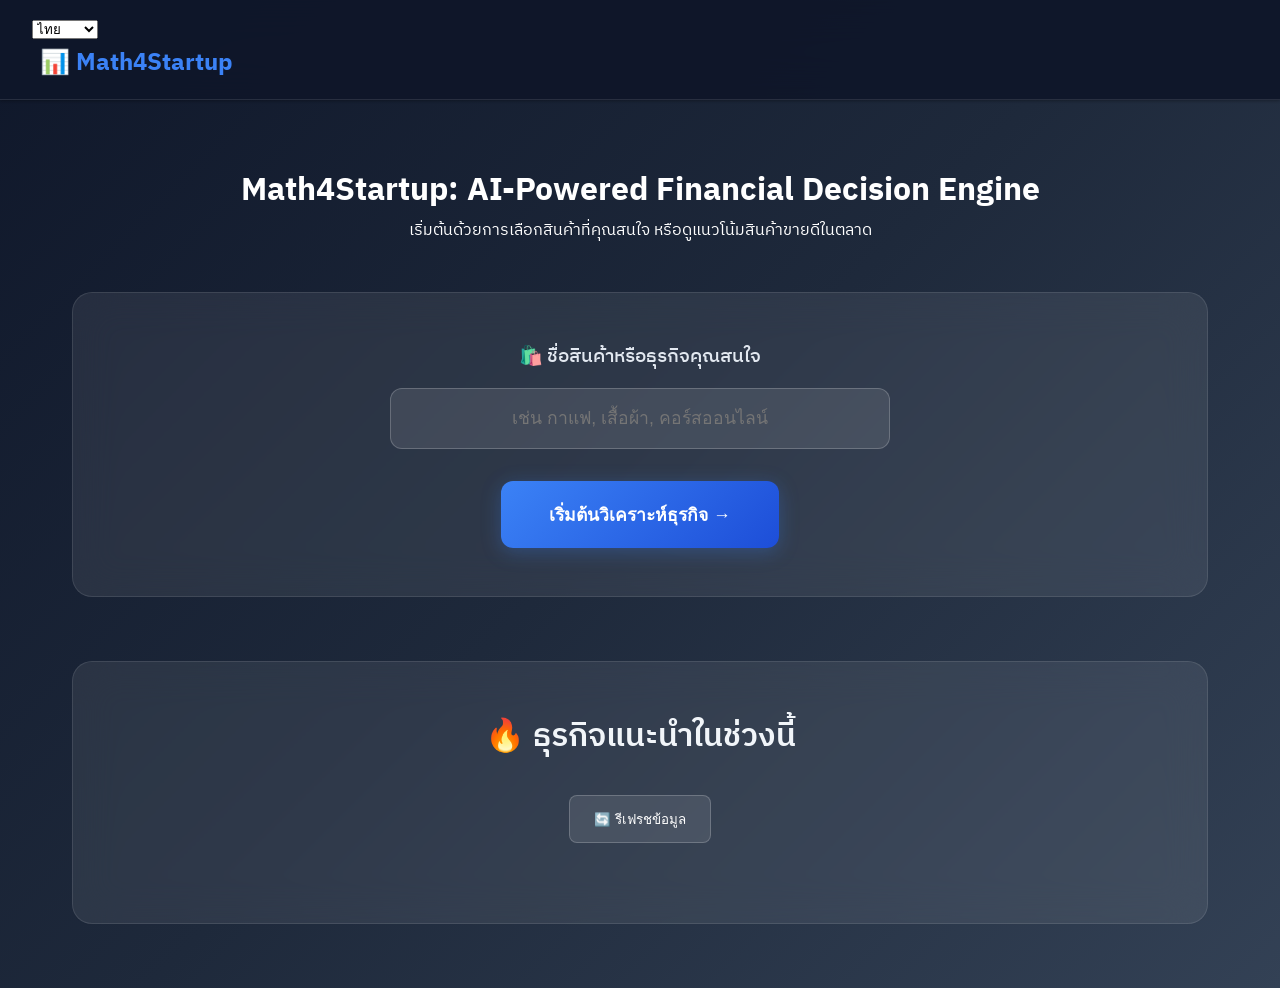
==== index.html @ e5b2c2a7 "Update index.html" ====
<!DOCTYPE html>
<html lang="th">

<head>
<meta charset="UTF-8">
<title>Math4Startup: AI-Powered Financial Decision Engine</title>
<link rel="preconnect" href="https://fonts.googleapis.com">
<link rel="preconnect" href="https://fonts.gstatic.com" crossorigin>
<link href="https://fonts.googleapis.com/css2?family=IBM+Plex+Sans+Thai:wght@300;400;500;600;700&display=swap"
rel="stylesheet">
<style>
* {
margin: 0;
padding: 0;
box-sizing: border-box;
}

body {
font-family: 'IBM Plex Sans Thai', -apple-system, BlinkMacSystemFont, 'Segoe UI', Roboto, sans-serif;
background: linear-gradient(135deg, #0f172a 0%, #1e293b 50%, #334155 100%);
min-height: 100vh;
color: white;
overflow-x: hidden;
}

.navbar {
background: rgba(15, 23, 42, 0.95);
backdrop-filter: blur(20px);
padding: 1rem 2rem;
box-shadow: 0 1px 3px rgba(0, 0, 0, 0.3);
border-bottom: 1px solid rgba(255, 255, 255, 0.1);
}

.nav-content {
max-width: 1200px;
margin: 0 auto;
display: flex;
justify-content: space-between;
align-items: center;
}

.logo {
font-size: 1.5rem;
font-weight: 700;
color: #3b82f6;
}

.main-container {
max-width: 1200px;
margin: 0 auto;
padding: 4rem 2rem;
}

.hero-section {
text-align: center;
margin-bottom: 3rem;
}

.hero-title {
font-size: 4rem;
font-weight: 700;
margin-bottom: 1.5rem;
background: linear-gradient(135deg, #3b82f6, #8b5cf6);
-webkit-background-clip: text;
-webkit-text-fill-color: transparent;
background-clip: text;
}

.hero-subtitle {
font-size: 1.3rem;
color: #cbd5e1;
margin-bottom: 3rem;
max-width: 600px;
margin-left: auto;
margin-right: auto;
line-height: 1.6;
}

.product-input-section {
background: rgba(255, 255, 255, 0.08);
backdrop-filter: blur(20px);
border: 1px solid rgba(255, 255, 255, 0.1);
border-radius: 20px;
padding: 3rem;
margin-bottom: 4rem;
text-align: center;
}

.input-group {
max-width: 500px;
margin: 0 auto 2rem;
}

.input-group label {
display: block;
font-size: 1.2rem;
font-weight: 500;
margin-bottom: 1rem;
color: #e2e8f0;
}

.input-group input {
width: 100%;
padding: 1.2rem;
border: 1px solid rgba(255, 255, 255, 0.2);
border-radius: 12px;
background: rgba(255, 255, 255, 0.1);
color: white;
font-size: 1.1rem;
text-align: center;
}

.input-group input:focus {
outline: none;
border-color: #3b82f6;
box-shadow: 0 0 0 3px rgba(59, 130, 246, 0.1);
}

.cta-button {
background: linear-gradient(135deg, #3b82f6, #1d4ed8);
color: white;
border: none;
padding: 1.2rem 3rem;
border-radius: 12px;
font-size: 1.1rem;
font-weight: 600;
cursor: pointer;
transition: all 0.3s ease;
box-shadow: 0 4px 20px rgba(59, 130, 246, 0.3);
}

.cta-button:hover {
transform: translateY(-2px);
box-shadow: 0 8px 30px rgba(59, 130, 246, 0.4);
}

.trending-section {
background: rgba(255, 255, 255, 0.08);
backdrop-filter: blur(20px);
border: 1px solid rgba(255, 255, 255, 0.1);
border-radius: 20px;
padding: 3rem;
}

.trending-title {
text-align: center;
font-size: 2rem;
font-weight: 600;
margin-bottom: 2rem;
color: #f1f5f9;
}

.trending-grid {
display: grid;
grid-template-columns: repeat(auto-fit, minmax(200px, 1fr));
gap: 1.5rem;
}

.trending-item {
background: rgba(255, 255, 255, 0.05);
border: 1px solid rgba(255, 255, 255, 0.1);
border-radius: 12px;
padding: 1.5rem;
text-align: center;
transition: all 0.3s ease;
cursor: pointer;
}

.trending-item:hover {
transform: translateY(-3px);
border-color: rgba(59, 130, 246, 0.5);
}

.trending-rank {
font-size: 2rem;
font-weight: 700;
color: #3b82f6;
margin-bottom: 0.5rem;
}

.trending-name {
font-size: 1.1rem;
font-weight: 500;
margin-bottom: 0.5rem;
color: #f1f5f9;
}

.trending-category {
font-size: 0.9rem;
color: #94a3b8;
}

.refresh-btn {
background: rgba(255, 255, 255, 0.1);
border: 1px solid rgba(255, 255, 255, 0.2);
color: white;
padding: 0.8rem 1.5rem;
border-radius: 8px;
cursor: pointer;
transition: all 0.3s ease;
margin: 0 auto 2rem;
display: block;
}

.refresh-btn:hover {
background: rgba(255, 255, 255, 0.2);
}

@media (max-width: 768px) {
.hero-title {
font-size: 2.5rem;
}

.main-container {
padding: 2rem 1rem;
}

.trending-grid {
grid-template-columns: repeat(auto-fit, minmax(150px, 1fr));
}
}
</style>
</head>

<body>
<nav class="navbar">
<select id="languageSelect" onchange="setLanguage(this.value)">
<option value="th">ไทย</option>
<option value="en">English</option>
</select>

<div class="nav-content">
<div class="logo">📊 Math4Startup</div>
</div>
</nav>

<div class="main-container">
<div class="hero-section">
<h1 data-i18n="heroTitle">Math4Startup: AI-Powered Financial Decision Engine</h1>
<p data-i18n="heroSubtitle">เริ่มต้นด้วยการเลือกสินค้าที่คุณสนใจ หรือดูแนวโน้มสินค้าขายดีในตลาด</p>
</div>

<div class="product-input-section">
<div class="input-group">
<label for="productName" data-i18n="labelProduct">🛍️ ชื่อสินค้าหรือธุรกิจคุณสนใจ</label>
<input type="text" id="productName" placeholder="เช่น กาแฟ, เสื้อผ้า, คอร์สออนไลน์"
data-i18n-placeholder="productPlaceholder">
</div>
<button class="cta-button" onclick="startAnalysis()" data-i18n="btnStart">เริ่มต้นวิเคราะห์ธุรกิจ →</button>
</div>

<div class="trending-section">
<h2 class="trending-title" data-i18n="trendingTitle">🔥 ธุรกิจแนะนำในช่วงนี้</h2>
<button class="refresh-btn" onclick="refreshTrending()" data-i18n="refreshBtn">🔄 รีเฟรชข้อมูล</button>
<div class="trending-grid" id="trendingGrid">
<!-- ข้อมูลจะถูกโหลดด้วย JavaScript -->
</div>
</div>
</div>

<script>

async function loadTrendingProductsFromAPI() {
try {
const response = await fetch('https://pytrends-api-qu8c.onrender.com//api/trends'); // 🔁 เปลี่ยน URL ตรงนี้
const data = await response.json();

if (!data.trends || data.trends.length === 0) throw new Error("ไม่มีข้อมูล trends");
renderTrends(data.trends.slice(0, 10));
} catch (error) {
console.error("❌ โหลดเทรนด์ล้มเหลว:", error);
renderTrends(fallbackTrends);
}
}

function renderTrends(trendList) {
const lang = localStorage.getItem("language") || "th";
const grid = document.getElementById('trendingGrid');
grid.innerHTML = trendList.map((name, index) => `
<div class="trending-item" onclick="selectProduct('${name}')">
<div class="trending-rank">#${index + 1}</div>
<div class="trending-name">${name}</div>
<div class="trending-category">${translations[lang].trendingCategory}</div>
</div>
`).join('');
}

function selectProduct(productName) {
document.getElementById('productName').value = productName;
}

function refreshTrending() {
loadTrendingProductsFromAPI();
}

function startAnalysis() {
const productName = document.getElementById('productName').value.trim();
if (!productName) {
alert('กรุณากรอกชื่อสินค้าหรือบริการ');
return;
}
localStorage.setItem('selectedProduct', productName);
window.location.href = 'form.html';
}

// เรียกตอนโหลดหน้า
loadTrendingProductsFromAPI();
</script>

<script>
const translations = {
th: {
heroTitle: "Math4Startup: เครื่องมือวิเคราะห์การเงินด้วย AI",
heroSubtitle: "เริ่มต้นด้วยการเลือกสินค้าที่คุณสนใจ หรือดูแนวโน้มสินค้าขายดีในตลาด",
labelProduct: "🛍️ ชื่อสินค้าหรือบริการที่คุณสนใจ",
btnStart: "เริ่มต้นวิเคราะห์ธุรกิจ →",
trendingTitle: "🔥 ธุรกิจแนะนำในช่วงนี้",
refreshBtn: "🔄 รีเฟรชข้อมูล",
trendingCategory: "หมวดหมู่ทั่วไป",
productPlaceholder: "เช่น กาแฟ, เสื้อผ้า, คอร์สออนไลน์"
},
en: {
heroTitle: "Math4Startup: AI-Powered Financial Decision Engine",
heroSubtitle: "Start by entering a product or exploring trending business ideas.",
labelProduct: "🛍️ Product or Service Name",
btnStart: "Start Business Analysis →",
trendingTitle: "🔥 Recommended Businesses Now",
refreshBtn: "🔄 Refresh Data",
trendingCategory: "General Category",
productPlaceholder: "e.g. Coffee, Clothing, Online Course"
}
};

function setLanguage(lang) {
localStorage.setItem("language", lang);
translatePage(lang);
}

function translatePage(lang) {
const elements = document.querySelectorAll("[data-i18n]");
elements.forEach(el => {
const key = el.getAttribute("data-i18n");
const translation = translations[lang]?.[key];
if (translation) {
if (el.tagName === "INPUT" && el.hasAttribute("placeholder")) {
el.setAttribute("placeholder", translation);
} else {
el.textContent = translation;
}
}
});

// ตั้งค่าค่าภาษาใน dropdown ด้วย
const select = document.getElementById("languageSelect");
if (select) select.value = lang;
}
</script>
<script>
console.log("Script ทำงานแล้ว!");
</script>
</body>

</html>
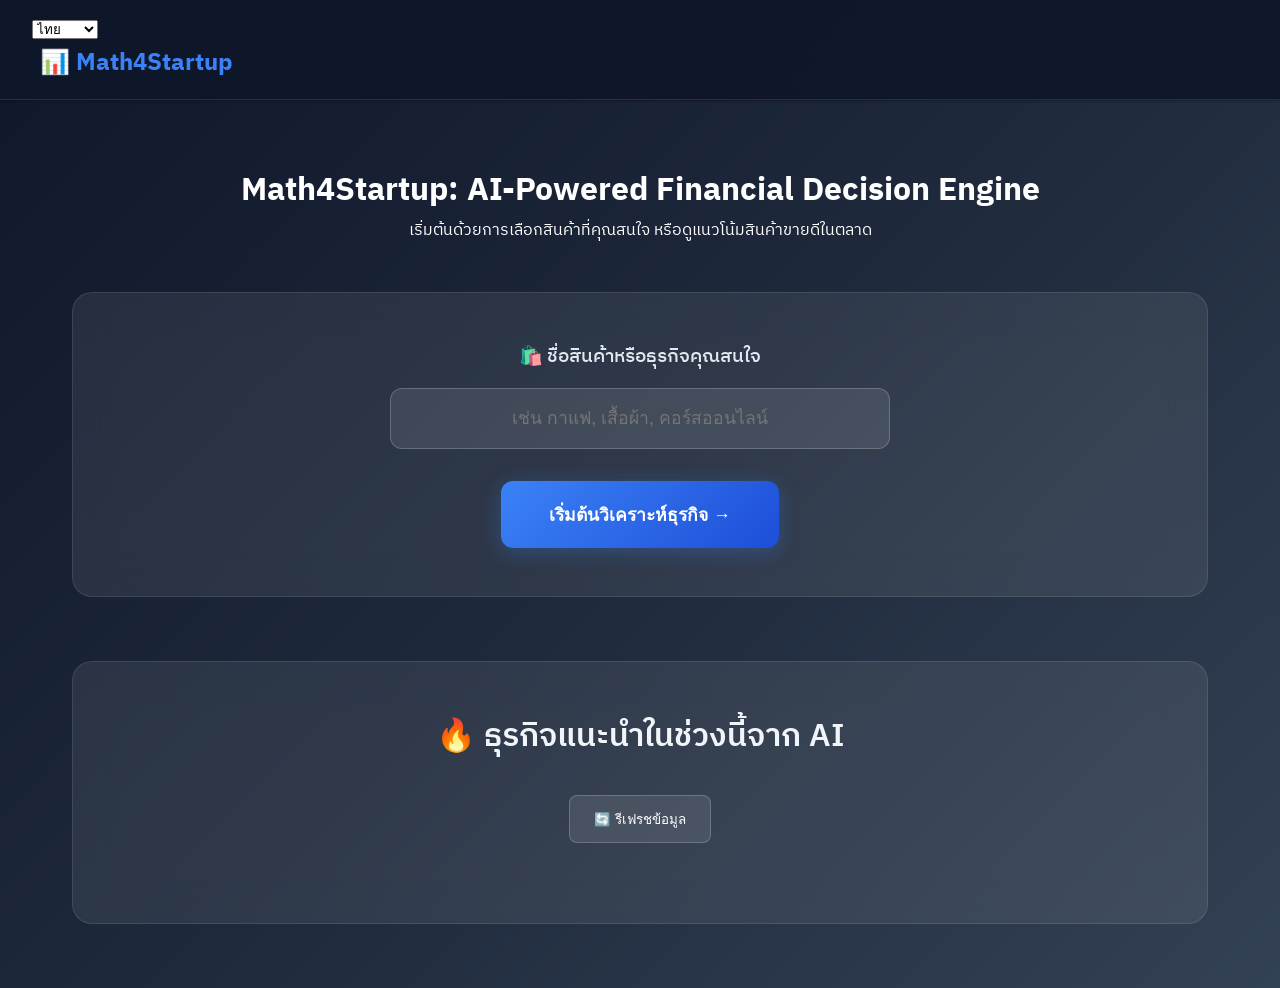
==== commit cca0bc8f: "Update index.html" ====
--- a/index.html
+++ b/index.html
@@ -250,7 +250,7 @@
 </div>
 
 <div class="trending-section">
-<h2 class="trending-title" data-i18n="trendingTitle">🔥 ธุรกิจแนะนำในช่วงนี้</h2>
+<h2 class="trending-title" data-i18n="trendingTitle">🔥 ธุรกิจแนะนำในช่วงนี้จาก AI</h2>
 <button class="refresh-btn" onclick="refreshTrending()" data-i18n="refreshBtn">🔄 รีเฟรชข้อมูล</button>
 <div class="trending-grid" id="trendingGrid">
 <!-- ข้อมูลจะถูกโหลดด้วย JavaScript -->
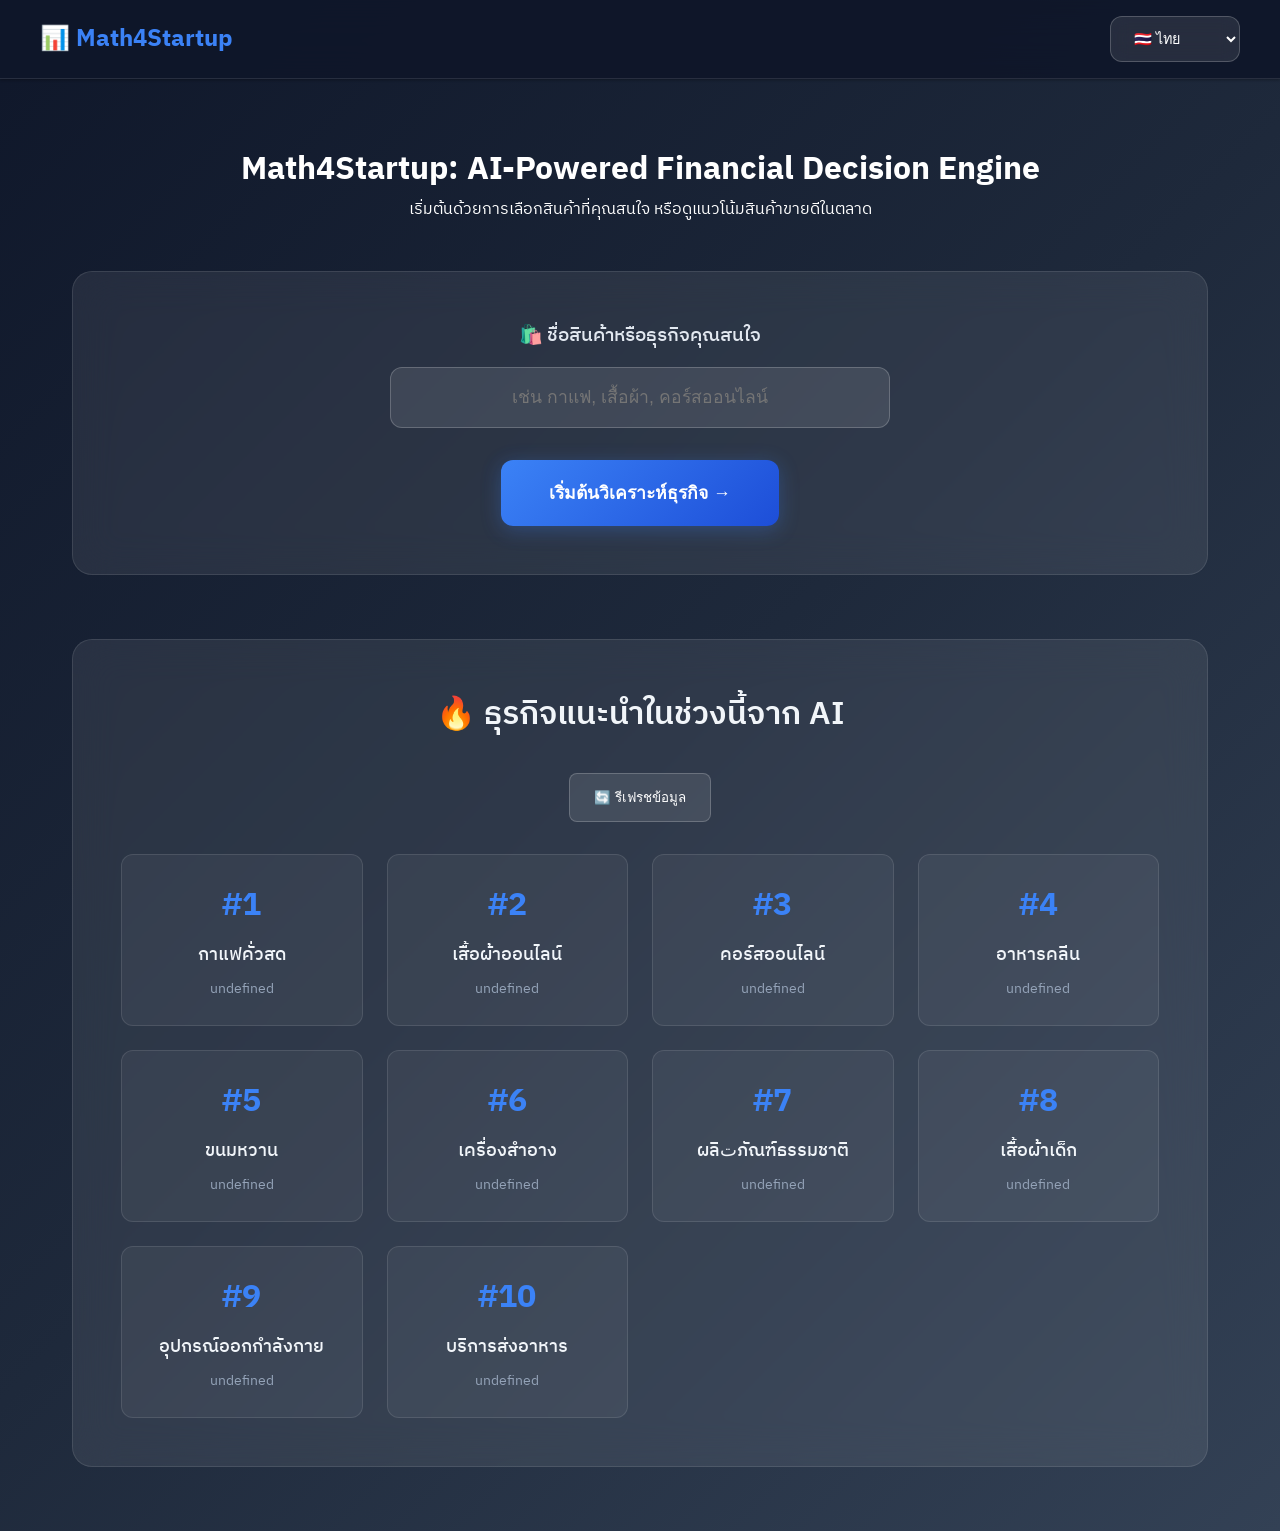
==== commit 92c68270: "Update index.html" ====
--- a/index.html
+++ b/index.html
@@ -32,11 +32,40 @@
 }
 
 .nav-content {
-max-width: 1200px;
-margin: 0 auto;
-display: flex;
-justify-content: space-between;
-align-items: center;
+  max-width: 1200px;
+  margin: 0 auto;
+  display: flex;
+  justify-content: space-between;
+  align-items: center;
+}
+
+.language-selector select {
+  background: rgba(255, 255, 255, 0.1);
+  backdrop-filter: blur(10px);
+  border: 1px solid rgba(255, 255, 255, 0.2);
+  border-radius: 12px;
+  color: white;
+  padding: 0.8rem 1.2rem;
+  font-size: 0.9rem;
+  font-weight: 500;
+  cursor: pointer;
+  transition: all 0.3s ease;
+  outline: none;
+}
+
+.language-selector select:hover {
+  background: rgba(255, 255, 255, 0.2);
+  border-color: rgba(59, 130, 246, 0.5);
+}
+
+.language-selector select:focus {
+  border-color: #3b82f6;
+  box-shadow: 0 0 0 3px rgba(59, 130, 246, 0.1);
+}
+
+.language-selector option {
+  background: #1e293b;
+  color: white;
 }
 
 .logo {
@@ -224,15 +253,16 @@
 
 <body>
 <nav class="navbar">
-<select id="languageSelect" onchange="setLanguage(this.value)">
-<option value="th">ไทย</option>
-<option value="en">English</option>
-</select>
-
-<div class="nav-content">
-<div class="logo">📊 Math4Startup</div>
-</div>
-</nav>
+    <div class="nav-content">
+      <div class="logo">📊 Math4Startup</div>
+      <div class="language-selector">
+        <select id="languageSelect" onchange="setLanguage(this.value)">
+          <option value="th" data-i18n="langThai">🇹🇭 ไทย</option>
+          <option value="en" data-i18n="langEnglish">🇺🇸 English</option>
+        </select>
+      </div>
+    </div>
+  </nav>
 
 <div class="main-container">
 <div class="hero-section">
@@ -258,11 +288,17 @@
 </div>
 </div>
 
+<script src="i18n.js"></script>
 <script>
+
+const fallbackTrends = [
+  "กาแฟคั่วสด", "เสื้อผ้าออนไลน์", "คอร์สออนไลน์", "อาหารคลีน", "ขนมหวาน",
+  "เครื่องสำอาง", "ผลิتภัณฑ์ธรรมชาติ", "เสื้อผ้าเด็ก", "อุปกรณ์ออกกำลังกาย", "บริการส่งอาหาร"
+];
 
 async function loadTrendingProductsFromAPI() {
 try {
-const response = await fetch('https://pytrends-api-qu8c.onrender.com//api/trends'); // 🔁 เปลี่ยน URL ตรงนี้
+const response = await fetch('https://pytrends-api-qu8c.onrender.com//api/trends');
 const data = await response.json();
 
 if (!data.trends || data.trends.length === 0) throw new Error("ไม่มีข้อมูล trends");
@@ -294,9 +330,11 @@
 }
 
 function startAnalysis() {
+const lang = localStorage.getItem("language") || "th";
 const productName = document.getElementById('productName').value.trim();
 if (!productName) {
-alert('กรุณากรอกชื่อสินค้าหรือบริการ');
+const alertMsg = lang === "th" ? "กรุณากรอกชื่อสินค้าหรือบริการ" : "Please enter product or service name";
+alert(alertMsg);
 return;
 }
 localStorage.setItem('selectedProduct', productName);
@@ -305,59 +343,10 @@
 
 // เรียกตอนโหลดหน้า
 loadTrendingProductsFromAPI();
-</script>
-
-<script>
-const translations = {
-th: {
-heroTitle: "Math4Startup: เครื่องมือวิเคราะห์การเงินด้วย AI",
-heroSubtitle: "เริ่มต้นด้วยการเลือกสินค้าที่คุณสนใจ หรือดูแนวโน้มสินค้าขายดีในตลาด",
-labelProduct: "🛍️ ชื่อสินค้าหรือบริการที่คุณสนใจ",
-btnStart: "เริ่มต้นวิเคราะห์ธุรกิจ →",
-trendingTitle: "🔥 ธุรกิจแนะนำในช่วงนี้",
-refreshBtn: "🔄 รีเฟรชข้อมูล",
-trendingCategory: "หมวดหมู่ทั่วไป",
-productPlaceholder: "เช่น กาแฟ, เสื้อผ้า, คอร์สออนไลน์"
-},
-en: {
-heroTitle: "Math4Startup: AI-Powered Financial Decision Engine",
-heroSubtitle: "Start by entering a product or exploring trending business ideas.",
-labelProduct: "🛍️ Product or Service Name",
-btnStart: "Start Business Analysis →",
-trendingTitle: "🔥 Recommended Businesses Now",
-refreshBtn: "🔄 Refresh Data",
-trendingCategory: "General Category",
-productPlaceholder: "e.g. Coffee, Clothing, Online Course"
-}
-};
-
-function setLanguage(lang) {
-localStorage.setItem("language", lang);
-translatePage(lang);
-}
-
-function translatePage(lang) {
-const elements = document.querySelectorAll("[data-i18n]");
-elements.forEach(el => {
-const key = el.getAttribute("data-i18n");
-const translation = translations[lang]?.[key];
-if (translation) {
-if (el.tagName === "INPUT" && el.hasAttribute("placeholder")) {
-el.setAttribute("placeholder", translation);
-} else {
-el.textContent = translation;
-}
-}
-});
-
-// ตั้งค่าค่าภาษาใน dropdown ด้วย
-const select = document.getElementById("languageSelect");
-if (select) select.value = lang;
-}
 </script>
 <script>
 console.log("Script ทำงานแล้ว!");
 </script>
 </body>
 
-</html>
+</html>
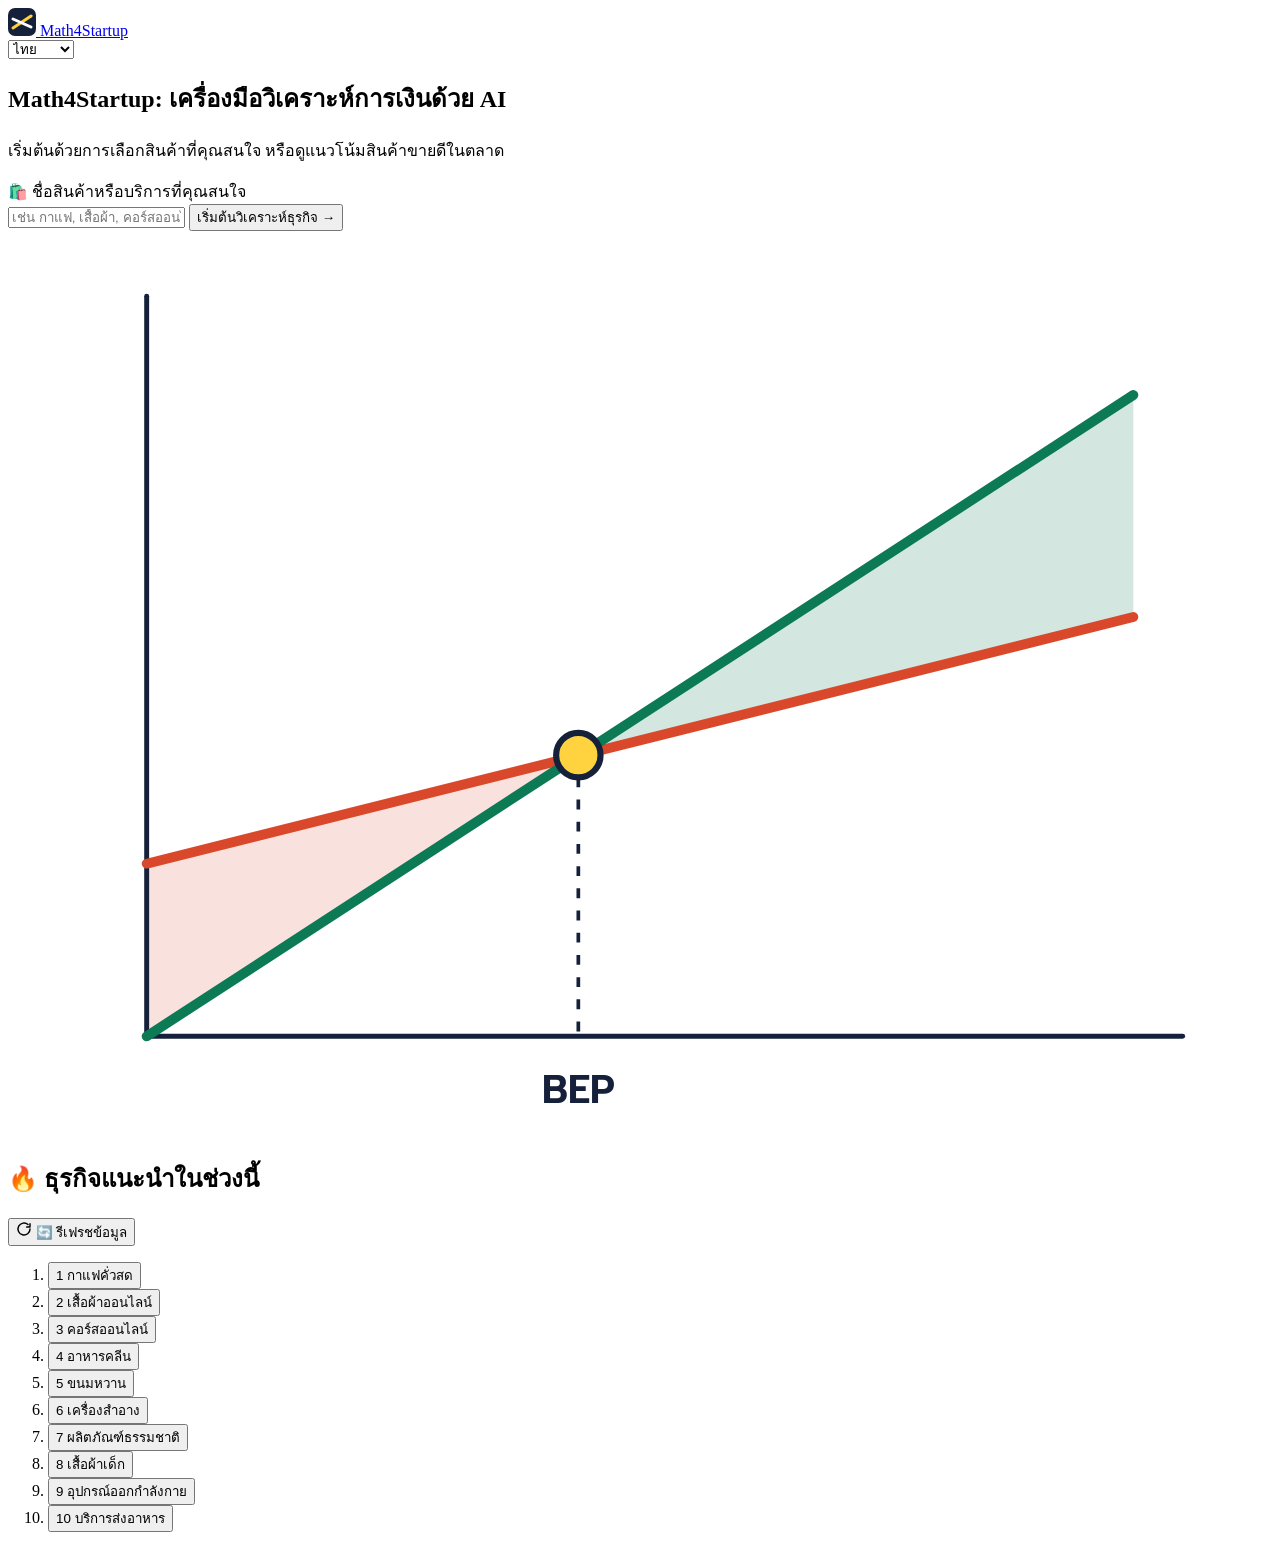
==== commit 7a688641: "Update index.html" ====
--- a/index.html
+++ b/index.html
@@ -3,350 +3,169 @@
 
 <head>
 <meta charset="UTF-8">
+<meta name="viewport" content="width=device-width, initial-scale=1">
 <title>Math4Startup: AI-Powered Financial Decision Engine</title>
 <link rel="preconnect" href="https://fonts.googleapis.com">
 <link rel="preconnect" href="https://fonts.gstatic.com" crossorigin>
-<link href="https://fonts.googleapis.com/css2?family=IBM+Plex+Sans+Thai:wght@300;400;500;600;700&display=swap"
-rel="stylesheet">
-<style>
-* {
-margin: 0;
-padding: 0;
-box-sizing: border-box;
-}
-
-body {
-font-family: 'IBM Plex Sans Thai', -apple-system, BlinkMacSystemFont, 'Segoe UI', Roboto, sans-serif;
-background: linear-gradient(135deg, #0f172a 0%, #1e293b 50%, #334155 100%);
-min-height: 100vh;
-color: white;
-overflow-x: hidden;
-}
-
-.navbar {
-background: rgba(15, 23, 42, 0.95);
-backdrop-filter: blur(20px);
-padding: 1rem 2rem;
-box-shadow: 0 1px 3px rgba(0, 0, 0, 0.3);
-border-bottom: 1px solid rgba(255, 255, 255, 0.1);
-}
-
-.nav-content {
-  max-width: 1200px;
-  margin: 0 auto;
-  display: flex;
-  justify-content: space-between;
-  align-items: center;
-}
-
-.language-selector select {
-  background: rgba(255, 255, 255, 0.1);
-  backdrop-filter: blur(10px);
-  border: 1px solid rgba(255, 255, 255, 0.2);
-  border-radius: 12px;
-  color: white;
-  padding: 0.8rem 1.2rem;
-  font-size: 0.9rem;
-  font-weight: 500;
-  cursor: pointer;
-  transition: all 0.3s ease;
-  outline: none;
-}
-
-.language-selector select:hover {
-  background: rgba(255, 255, 255, 0.2);
-  border-color: rgba(59, 130, 246, 0.5);
-}
-
-.language-selector select:focus {
-  border-color: #3b82f6;
-  box-shadow: 0 0 0 3px rgba(59, 130, 246, 0.1);
-}
-
-.language-selector option {
-  background: #1e293b;
-  color: white;
-}
-
-.logo {
-font-size: 1.5rem;
-font-weight: 700;
-color: #3b82f6;
-}
-
-.main-container {
-max-width: 1200px;
-margin: 0 auto;
-padding: 4rem 2rem;
-}
-
-.hero-section {
-text-align: center;
-margin-bottom: 3rem;
-}
-
-.hero-title {
-font-size: 4rem;
-font-weight: 700;
-margin-bottom: 1.5rem;
-background: linear-gradient(135deg, #3b82f6, #8b5cf6);
--webkit-background-clip: text;
--webkit-text-fill-color: transparent;
-background-clip: text;
-}
-
-.hero-subtitle {
-font-size: 1.3rem;
-color: #cbd5e1;
-margin-bottom: 3rem;
-max-width: 600px;
-margin-left: auto;
-margin-right: auto;
-line-height: 1.6;
-}
-
-.product-input-section {
-background: rgba(255, 255, 255, 0.08);
-backdrop-filter: blur(20px);
-border: 1px solid rgba(255, 255, 255, 0.1);
-border-radius: 20px;
-padding: 3rem;
-margin-bottom: 4rem;
-text-align: center;
-}
-
-.input-group {
-max-width: 500px;
-margin: 0 auto 2rem;
-}
-
-.input-group label {
-display: block;
-font-size: 1.2rem;
-font-weight: 500;
-margin-bottom: 1rem;
-color: #e2e8f0;
-}
-
-.input-group input {
-width: 100%;
-padding: 1.2rem;
-border: 1px solid rgba(255, 255, 255, 0.2);
-border-radius: 12px;
-background: rgba(255, 255, 255, 0.1);
-color: white;
-font-size: 1.1rem;
-text-align: center;
-}
-
-.input-group input:focus {
-outline: none;
-border-color: #3b82f6;
-box-shadow: 0 0 0 3px rgba(59, 130, 246, 0.1);
-}
-
-.cta-button {
-background: linear-gradient(135deg, #3b82f6, #1d4ed8);
-color: white;
-border: none;
-padding: 1.2rem 3rem;
-border-radius: 12px;
-font-size: 1.1rem;
-font-weight: 600;
-cursor: pointer;
-transition: all 0.3s ease;
-box-shadow: 0 4px 20px rgba(59, 130, 246, 0.3);
-}
-
-.cta-button:hover {
-transform: translateY(-2px);
-box-shadow: 0 8px 30px rgba(59, 130, 246, 0.4);
-}
-
-.trending-section {
-background: rgba(255, 255, 255, 0.08);
-backdrop-filter: blur(20px);
-border: 1px solid rgba(255, 255, 255, 0.1);
-border-radius: 20px;
-padding: 3rem;
-}
-
-.trending-title {
-text-align: center;
-font-size: 2rem;
-font-weight: 600;
-margin-bottom: 2rem;
-color: #f1f5f9;
-}
-
-.trending-grid {
-display: grid;
-grid-template-columns: repeat(auto-fit, minmax(200px, 1fr));
-gap: 1.5rem;
-}
-
-.trending-item {
-background: rgba(255, 255, 255, 0.05);
-border: 1px solid rgba(255, 255, 255, 0.1);
-border-radius: 12px;
-padding: 1.5rem;
-text-align: center;
-transition: all 0.3s ease;
-cursor: pointer;
-}
-
-.trending-item:hover {
-transform: translateY(-3px);
-border-color: rgba(59, 130, 246, 0.5);
-}
-
-.trending-rank {
-font-size: 2rem;
-font-weight: 700;
-color: #3b82f6;
-margin-bottom: 0.5rem;
-}
-
-.trending-name {
-font-size: 1.1rem;
-font-weight: 500;
-margin-bottom: 0.5rem;
-color: #f1f5f9;
-}
-
-.trending-category {
-font-size: 0.9rem;
-color: #94a3b8;
-}
-
-.refresh-btn {
-background: rgba(255, 255, 255, 0.1);
-border: 1px solid rgba(255, 255, 255, 0.2);
-color: white;
-padding: 0.8rem 1.5rem;
-border-radius: 8px;
-cursor: pointer;
-transition: all 0.3s ease;
-margin: 0 auto 2rem;
-display: block;
-}
-
-.refresh-btn:hover {
-background: rgba(255, 255, 255, 0.2);
-}
-
-@media (max-width: 768px) {
-.hero-title {
-font-size: 2.5rem;
-}
-
-.main-container {
-padding: 2rem 1rem;
-}
-
-.trending-grid {
-grid-template-columns: repeat(auto-fit, minmax(150px, 1fr));
-}
-}
-</style>
+<link href="https://fonts.googleapis.com/css2?family=IBM+Plex+Sans+Thai:wght@400;500;600&family=Prompt:wght@500;600;700&display=swap" rel="stylesheet">
+<link rel="stylesheet" href="style.css">
 </head>
 
 <body>
-<nav class="navbar">
-    <div class="nav-content">
-      <div class="logo">📊 Math4Startup</div>
-      <div class="language-selector">
-        <select id="languageSelect" onchange="setLanguage(this.value)">
-          <option value="th" data-i18n="langThai">🇹🇭 ไทย</option>
-          <option value="en" data-i18n="langEnglish">🇺🇸 English</option>
-        </select>
+<header class="site-header">
+  <div class="wrap bar">
+    <a class="brand" href="index.html">
+      <svg width="28" height="28" viewBox="0 0 28 28" aria-hidden="true">
+        <rect width="28" height="28" rx="7" fill="#15203A"/>
+        <path d="M5 20 L23 8" stroke="#FFD23F" stroke-width="3" stroke-linecap="round"/>
+        <path d="M5 11 L23 19" stroke="#fff" stroke-width="3" stroke-linecap="round"/>
+      </svg>
+      Math4Startup
+    </a>
+    <div class="lang">
+      <select id="languageSelect" onchange="setLanguage(this.value)" aria-label="Language">
+        <option value="th" data-i18n="langThai">ไทย</option>
+        <option value="en" data-i18n="langEnglish">English</option>
+      </select>
+    </div>
+  </div>
+</header>
+
+<main class="wrap">
+  <section class="hero">
+    <div>
+      <h1 data-i18n="heroTitle">Math4Startup: AI-Powered Financial Decision Engine</h1>
+      <p class="hero-sub" data-i18n="heroSubtitle">เริ่มต้นด้วยการเลือกสินค้าที่คุณสนใจ หรือดูแนวโน้มสินค้าขายดีในตลาด</p>
+
+      <div class="start">
+        <label for="productName" data-i18n="labelProduct">ชื่อสินค้าหรือธุรกิจคุณสนใจ</label>
+        <div class="start-row">
+          <input class="field" type="text" id="productName" placeholder="เช่น กาแฟ, เสื้อผ้า, คอร์สออนไลน์" data-i18n-placeholder="productPlaceholder">
+          <button class="btn" onclick="startAnalysis()" data-i18n="btnStart">เริ่มต้นวิเคราะห์ธุรกิจ</button>
+        </div>
       </div>
     </div>
-  </nav>
 
-<div class="main-container">
-<div class="hero-section">
-<h1 data-i18n="heroTitle">Math4Startup: AI-Powered Financial Decision Engine</h1>
-<p data-i18n="heroSubtitle">เริ่มต้นด้วยการเลือกสินค้าที่คุณสนใจ หรือดูแนวโน้มสินค้าขายดีในตลาด</p>
-</div>
+    <figure class="sheet hero-chart" aria-hidden="true">
+      <svg viewBox="0 0 480 360">
+        <polygon class="zone" points="40,250 215,206 40,320" fill="#D9482B" fill-opacity=".16"/>
+        <polygon class="zone" points="215,206 440,150 440,60" fill="#0B7A55" fill-opacity=".18"/>
+        <g stroke="#15203A" stroke-width="2" stroke-linecap="round">
+          <line x1="40" y1="20" x2="40" y2="320"/>
+          <line x1="40" y1="320" x2="460" y2="320"/>
+        </g>
+        <line class="draw" pathLength="1" x1="40" y1="250" x2="440" y2="150" stroke="#D9482B" stroke-width="4" stroke-linecap="round"/>
+        <line class="draw" pathLength="1" x1="40" y1="320" x2="440" y2="60" stroke="#0B7A55" stroke-width="4" stroke-linecap="round"/>
+        <g class="bep">
+          <line x1="215" y1="215" x2="215" y2="320" stroke="#15203A" stroke-width="1.5" stroke-dasharray="4 5"/>
+          <circle cx="215" cy="206" r="9" fill="#FFD23F" stroke="#15203A" stroke-width="2.5"/>
+          <text x="215" y="347" text-anchor="middle" font-family="Prompt, sans-serif" font-weight="600" font-size="16" fill="#15203A">BEP</text>
+        </g>
+      </svg>
+    </figure>
+  </section>
 
-<div class="product-input-section">
-<div class="input-group">
-<label for="productName" data-i18n="labelProduct">🛍️ ชื่อสินค้าหรือธุรกิจคุณสนใจ</label>
-<input type="text" id="productName" placeholder="เช่น กาแฟ, เสื้อผ้า, คอร์สออนไลน์"
-data-i18n-placeholder="productPlaceholder">
-</div>
-<button class="cta-button" onclick="startAnalysis()" data-i18n="btnStart">เริ่มต้นวิเคราะห์ธุรกิจ →</button>
-</div>
-
-<div class="trending-section">
-<h2 class="trending-title" data-i18n="trendingTitle">🔥 ธุรกิจแนะนำในช่วงนี้จาก AI</h2>
-<button class="refresh-btn" onclick="refreshTrending()" data-i18n="refreshBtn">🔄 รีเฟรชข้อมูล</button>
-<div class="trending-grid" id="trendingGrid">
-<!-- ข้อมูลจะถูกโหลดด้วย JavaScript -->
-</div>
-</div>
-</div>
+  <section class="trending">
+    <div class="section-head">
+      <h2 data-i18n="trendingTitle">ธุรกิจแนะนำในช่วงนี้จาก AI</h2>
+      <button class="ghost-btn" id="refreshBtn" onclick="refreshTrending()">
+        <svg width="16" height="16" viewBox="0 0 24 24" fill="none" stroke="currentColor" stroke-width="2.2" stroke-linecap="round" stroke-linejoin="round" aria-hidden="true"><path d="M21 12a9 9 0 1 1-3-6.7"/><path d="M21 4v5h-5"/></svg>
+        <span data-i18n="refreshBtn">รีเฟรชข้อมูล</span>
+      </button>
+    </div>
+    <ol class="trend-list" id="trendingGrid"><!-- ข้อมูลจะถูกโหลดด้วย JavaScript --></ol>
+  </section>
+</main>
 
 <script src="i18n.js"></script>
 <script>
 
 const fallbackTrends = [
   "กาแฟคั่วสด", "เสื้อผ้าออนไลน์", "คอร์สออนไลน์", "อาหารคลีน", "ขนมหวาน",
-  "เครื่องสำอาง", "ผลิتภัณฑ์ธรรมชาติ", "เสื้อผ้าเด็ก", "อุปกรณ์ออกกำลังกาย", "บริการส่งอาหาร"
+  "เครื่องสำอาง", "ผลิตภัณฑ์ธรรมชาติ", "เสื้อผ้าเด็ก", "อุปกรณ์ออกกำลังกาย", "บริการส่งอาหาร"
 ];
 
+const grid = document.getElementById('trendingGrid');
+const refreshBtn = document.getElementById('refreshBtn');
+const productInput = document.getElementById('productName');
+
+function getLang() { return localStorage.getItem("language") || "th"; }
+
+function escapeHtml(s) {
+  return String(s).replace(/[&<>"']/g, c => ({ '&': '&amp;', '<': '&lt;', '>': '&gt;', '"': '&quot;', "'": '&#39;' }[c]));
+}
+
+function showSkeleton() {
+  grid.innerHTML = '<li class="skeleton"></li>'.repeat(10);
+}
+
 async function loadTrendingProductsFromAPI() {
-try {
-const response = await fetch('https://pytrends-api-qu8c.onrender.com//api/trends');
-const data = await response.json();
+  refreshBtn.disabled = true;
+  showSkeleton();
+  const controller = new AbortController();
+  const timer = setTimeout(() => controller.abort(), 10000);
+  try {
+    const response = await fetch('https://pytrends-api-qu8c.onrender.com//api/trends', { signal: controller.signal });
+    const data = await response.json();
 
-if (!data.trends || data.trends.length === 0) throw new Error("ไม่มีข้อมูล trends");
-renderTrends(data.trends.slice(0, 10));
-} catch (error) {
-console.error("❌ โหลดเทรนด์ล้มเหลว:", error);
-renderTrends(fallbackTrends);
-}
+    if (!data.trends || data.trends.length === 0) throw new Error("ไม่มีข้อมูล trends");
+    renderTrends(data.trends.slice(0, 10));
+  } catch (error) {
+    console.error("❌ โหลดเทรนด์ล้มเหลว:", error);
+    renderTrends(fallbackTrends);
+  } finally {
+    clearTimeout(timer);
+    refreshBtn.disabled = false;
+  }
 }
 
 function renderTrends(trendList) {
-const lang = localStorage.getItem("language") || "th";
-const grid = document.getElementById('trendingGrid');
-grid.innerHTML = trendList.map((name, index) => `
-<div class="trending-item" onclick="selectProduct('${name}')">
-<div class="trending-rank">#${index + 1}</div>
-<div class="trending-name">${name}</div>
-<div class="trending-category">${translations[lang].trendingCategory}</div>
-</div>
-`).join('');
+  grid.innerHTML = trendList.map((name, index) => `
+    <li>
+      <button type="button" class="trend-row" data-name="${escapeHtml(name)}">
+        <span class="rank">${index + 1}</span>
+        <span class="name">${escapeHtml(name)}</span>
+      </button>
+    </li>
+  `).join('');
 }
 
-function selectProduct(productName) {
-document.getElementById('productName').value = productName;
+grid.addEventListener('click', e => {
+  const row = e.target.closest('.trend-row');
+  if (row) selectProduct(row.dataset.name, row);
+});
+
+function selectProduct(productName, row) {
+  productInput.value = productName;
+  grid.querySelectorAll('.trend-row.is-selected').forEach(el => el.classList.remove('is-selected'));
+  if (row) row.classList.add('is-selected');
+  const calm = window.matchMedia('(prefers-reduced-motion: reduce)').matches;
+  productInput.scrollIntoView({ behavior: calm ? 'auto' : 'smooth', block: 'center' });
+  productInput.focus({ preventScroll: true });
 }
 
 function refreshTrending() {
-loadTrendingProductsFromAPI();
+  loadTrendingProductsFromAPI();
 }
 
 function startAnalysis() {
-const lang = localStorage.getItem("language") || "th";
-const productName = document.getElementById('productName').value.trim();
-if (!productName) {
-const alertMsg = lang === "th" ? "กรุณากรอกชื่อสินค้าหรือบริการ" : "Please enter product or service name";
-alert(alertMsg);
-return;
+  const lang = getLang();
+  const productName = productInput.value.trim();
+  if (!productName) {
+    const alertMsg = lang === "th" ? "กรุณากรอกชื่อสินค้าหรือบริการ" : "Please enter product or service name";
+    alert(alertMsg);
+    return;
+  }
+  localStorage.setItem('selectedProduct', productName);
+  window.location.href = 'form.html';
 }
-localStorage.setItem('selectedProduct', productName);
-window.location.href = 'form.html';
-}
+
+productInput.addEventListener('keydown', e => { if (e.key === 'Enter') startAnalysis(); });
+document.getElementById('languageSelect').value = getLang();
 
 // เรียกตอนโหลดหน้า
 loadTrendingProductsFromAPI();
 </script>
-<script>
-console.log("Script ทำงานแล้ว!");
-</script>
 </body>
 
-</html>+</html>
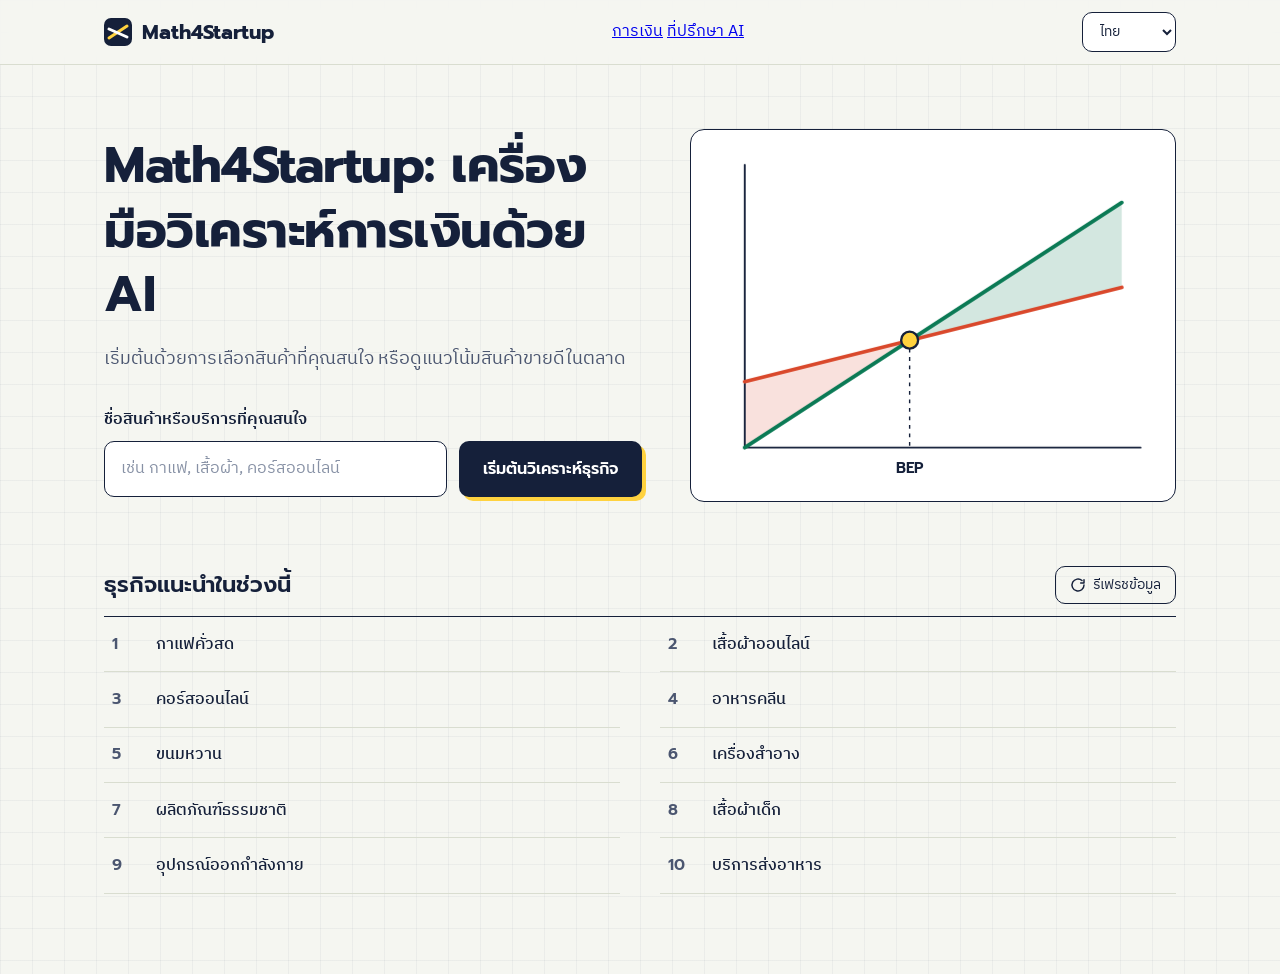
==== commit 6eb81576: "Add main navigation and language selection dropdown" ====
--- a/index.html
+++ b/index.html
@@ -22,7 +22,11 @@
       </svg>
       Math4Startup
     </a>
-    <div class="lang">
+    <nav class="main-nav" aria-label="Main">
+        <a href="analyze.html" data-i18n="navFinance">การเงิน</a>
+        <a href="advisor.html" data-i18n="navAdvisor">ที่ปรึกษา AI</a>
+      </nav>
+      <div class="lang">
       <select id="languageSelect" onchange="setLanguage(this.value)" aria-label="Language">
         <option value="th" data-i18n="langThai">ไทย</option>
         <option value="en" data-i18n="langEnglish">English</option>
--- a/style.css
+++ b/style.css
@@ -0,0 +1,179 @@
+/* ===== Math4Startup — shared styles =====
+   Rebrand: change the values in :root below (colors + fonts). */
+:root {
+  --paper: #F5F6F1;
+  --surface: #FFFFFF;
+  --ink: #15203A;
+  --muted: #4B5670;
+  --line: #D9DDD0;
+  --profit: #0B7A55;
+  --cost: #D9482B;
+  --mark: #FFD23F;
+  --mark-soft: #FFF1B8;
+  --font-display: 'Prompt', 'IBM Plex Sans Thai', sans-serif;
+  --font-body: 'IBM Plex Sans Thai', -apple-system, 'Segoe UI', sans-serif;
+  --radius: 10px;
+}
+
+* { margin: 0; padding: 0; box-sizing: border-box; }
+
+body {
+  font-family: var(--font-body);
+  color: var(--ink);
+  line-height: 1.7;
+  min-height: 100vh;
+  background-color: var(--paper);
+  background-image:
+    linear-gradient(rgba(21, 32, 58, .045) 1px, transparent 1px),
+    linear-gradient(90deg, rgba(21, 32, 58, .045) 1px, transparent 1px);
+  background-size: 32px 32px;
+}
+
+:focus-visible { outline: 3px solid var(--profit); outline-offset: 2px; }
+
+.wrap { max-width: 1120px; margin: 0 auto; padding: 0 1.5rem; }
+.narrow { max-width: 680px; }
+
+/* ----- Header ----- */
+.site-header {
+  position: sticky; top: 0; z-index: 10;
+  background: rgba(245, 246, 241, .92);
+  backdrop-filter: blur(8px);
+  border-bottom: 1px solid var(--line);
+}
+.bar { display: flex; justify-content: space-between; align-items: center; height: 64px; }
+.brand {
+  display: flex; align-items: center; gap: .6rem;
+  font-family: var(--font-display); font-weight: 700; font-size: 1.25rem;
+  color: var(--ink); text-decoration: none;
+}
+.lang select {
+  font: inherit; font-size: .9rem; color: var(--ink);
+  background: var(--surface);
+  border: 1.5px solid var(--ink); border-radius: var(--radius);
+  padding: .4rem .8rem; cursor: pointer;
+}
+
+/* ----- Headings & buttons ----- */
+h1 {
+  font-family: var(--font-display); font-weight: 700;
+  font-size: clamp(1.9rem, 4.2vw, 3.1rem); line-height: 1.3; letter-spacing: -.01em;
+}
+h2 { font-family: var(--font-display); font-weight: 600; font-size: 1.4rem; line-height: 1.4; }
+
+.btn {
+  font-family: var(--font-display); font-weight: 600; font-size: 1rem;
+  background: var(--ink); color: #fff;
+  border: 0; border-radius: var(--radius);
+  padding: .85rem 1.5rem; cursor: pointer;
+  box-shadow: 4px 4px 0 var(--mark);
+  transition: background .15s, transform .15s, box-shadow .15s;
+}
+.btn:hover { background: var(--profit); transform: translate(2px, 2px); box-shadow: 2px 2px 0 var(--mark); }
+.btn:active { transform: translate(4px, 4px); box-shadow: 0 0 0 var(--mark); }
+.btn-block { width: 100%; margin-top: .75rem; }
+
+.ghost-btn {
+  display: inline-flex; align-items: center; gap: .4rem;
+  font: inherit; font-size: .9rem; color: var(--ink);
+  background: transparent; border: 1.5px solid var(--ink); border-radius: var(--radius);
+  padding: .35rem .9rem; cursor: pointer; transition: background .15s;
+}
+.ghost-btn:hover { background: var(--mark-soft); }
+.ghost-btn:disabled { opacity: .5; cursor: wait; }
+
+/* ----- Inputs ----- */
+.field {
+  width: 100%; min-width: 0;
+  font: inherit; color: var(--ink);
+  background: var(--surface);
+  border: 1.5px solid var(--ink); border-radius: var(--radius);
+  padding: .85rem 1rem;
+}
+.field::placeholder { color: #8791A5; }
+.field:focus { border-color: var(--profit); outline: 3px solid rgba(11, 122, 85, .25); outline-offset: 0; }
+.field.is-invalid { border-color: var(--cost); background: #FFF3EF; }
+
+/* ----- Home: hero ----- */
+.hero {
+  display: grid; grid-template-columns: 1.05fr .95fr; gap: 3rem; align-items: center;
+  padding: 4rem 0 3rem;
+}
+.hero-sub { color: var(--muted); font-size: 1.1rem; max-width: 34rem; margin-top: 1rem; }
+.start { margin-top: 2rem; }
+.start label { display: block; font-weight: 600; margin-bottom: .5rem; }
+.start-row { display: flex; gap: .75rem; }
+.start-row .btn { white-space: nowrap; }
+
+.sheet {
+  background: var(--surface);
+  border: 1.5px solid var(--ink); border-radius: 14px;
+}
+.hero-chart { padding: 1rem; }
+.hero-chart svg { display: block; width: 100%; height: auto; }
+
+.draw { stroke-dasharray: 1; stroke-dashoffset: 1; animation: draw 1.1s ease-out .2s forwards; }
+.zone { opacity: 0; animation: fade .5s ease-out 1.1s forwards; }
+.bep { opacity: 0; transform-box: fill-box; transform-origin: center; animation: pop .4s ease-out 1.2s forwards; }
+@keyframes draw { to { stroke-dashoffset: 0; } }
+@keyframes fade { to { opacity: 1; } }
+@keyframes pop { from { opacity: 0; transform: scale(.4); } to { opacity: 1; transform: scale(1); } }
+
+/* ----- Home: trending list ----- */
+.trending { padding: 1rem 0 5rem; }
+.section-head {
+  display: flex; justify-content: space-between; align-items: center; gap: 1rem;
+  padding-bottom: .75rem; border-bottom: 1.5px solid var(--ink);
+}
+.trend-list { list-style: none; display: grid; grid-template-columns: 1fr 1fr; column-gap: 2.5rem; }
+.trend-list li { border-bottom: 1px solid var(--line); }
+.trend-row {
+  display: grid; grid-template-columns: 2rem 1fr; align-items: center; gap: .75rem;
+  width: 100%; padding: .85rem .5rem;
+  font: inherit; color: inherit; text-align: left;
+  background: none; border: 0; cursor: pointer; transition: background .15s;
+}
+.trend-row:hover, .trend-row.is-selected { background: var(--mark-soft); }
+.trend-row .rank { font-family: var(--font-display); font-weight: 600; color: var(--muted); }
+.trend-row.is-selected .rank { color: var(--ink); }
+.trend-row .name { font-weight: 500; }
+.skeleton { height: 52px; background: rgba(21, 32, 58, .05); animation: pulse 1.4s ease-in-out infinite; }
+@keyframes pulse { 50% { opacity: .4; } }
+
+/* ----- Form page ----- */
+.page-head { padding: 3rem 0 1.5rem; }
+.page-head h1 { font-size: clamp(1.6rem, 3.5vw, 2.2rem); }
+.page-head p { color: var(--muted); margin-top: .5rem; }
+.selected {
+  display: flex; flex-wrap: wrap; gap: .5rem; align-items: center;
+  padding: .75rem 1rem; margin-bottom: 1rem;
+  background: var(--mark-soft);
+  border: 1.5px solid var(--ink); border-radius: var(--radius);
+}
+.note { border-left: 4px solid var(--profit); padding: .25rem 1rem; margin-bottom: 1.5rem; color: var(--muted); }
+.form-sheet { padding: 1.75rem; }
+.form-group { margin-bottom: 1.25rem; }
+.form-group label { display: block; font-weight: 600; margin-bottom: .4rem; }
+.grid-2 { display: grid; grid-template-columns: 1fr 1fr; gap: 1.25rem; }
+.required { color: var(--cost); }
+.help-text { font-size: .85rem; color: var(--muted); margin-top: .3rem; }
+.affix { position: relative; }
+.affix > span {
+  position: absolute; left: 1rem; top: 50%; transform: translateY(-50%);
+  color: var(--muted); font-weight: 600; pointer-events: none;
+}
+.affix .field { padding-left: 2.1rem; }
+.back { display: inline-block; margin: 1.5rem 0 4rem; color: var(--ink); font-weight: 500; text-underline-offset: 3px; }
+
+/* ----- Responsive & motion ----- */
+@media (max-width: 820px) {
+  .hero { grid-template-columns: 1fr; gap: 2rem; padding-top: 2.5rem; }
+  .trend-list { grid-template-columns: 1fr; }
+  .start-row { flex-direction: column; }
+  .grid-2 { grid-template-columns: 1fr; gap: 0; }
+  .form-sheet { padding: 1.25rem; }
+}
+@media (prefers-reduced-motion: reduce) {
+  .draw, .zone, .bep, .skeleton { animation: none; opacity: 1; stroke-dashoffset: 0; transform: none; }
+  .btn, .ghost-btn, .trend-row { transition: none; }
+}
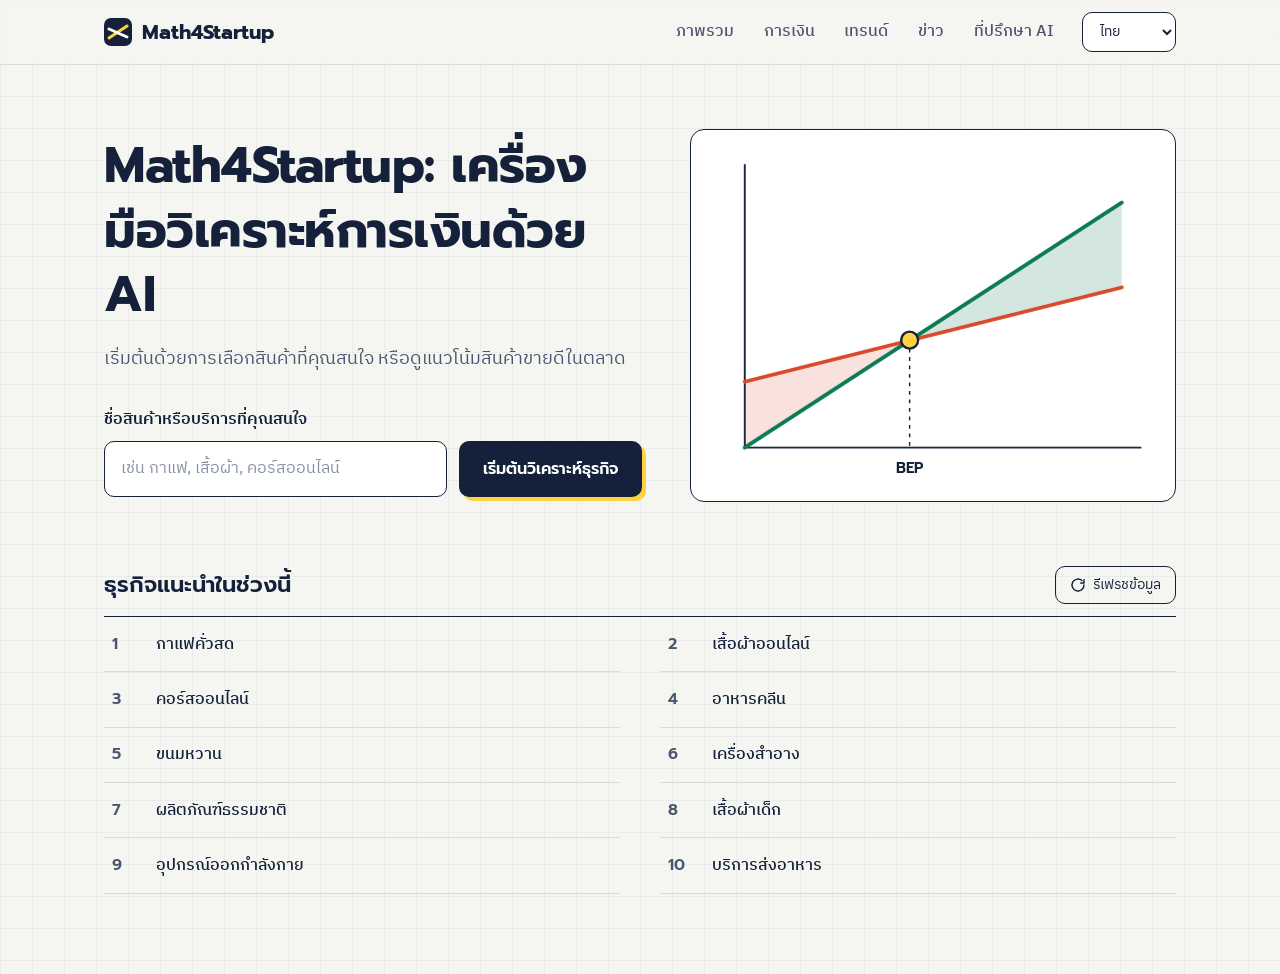
==== commit 6087dd09: "Update navigation links in index.html Added new navigation links for overview, trends, and news." ====
--- a/index.html
+++ b/index.html
@@ -23,7 +23,10 @@
       Math4Startup
     </a>
     <nav class="main-nav" aria-label="Main">
+        <a href="overview.html" data-i18n="navOverview">ภาพรวม</a>
         <a href="analyze.html" data-i18n="navFinance">การเงิน</a>
+        <a href="trends.html" data-i18n="navTrends">เทรนด์</a>
+        <a href="news.html" data-i18n="navNews">ข่าว</a>
         <a href="advisor.html" data-i18n="navAdvisor">ที่ปรึกษา AI</a>
       </nav>
       <div class="lang">
--- a/style.css
+++ b/style.css
@@ -41,7 +41,7 @@
   backdrop-filter: blur(8px);
   border-bottom: 1px solid var(--line);
 }
-.bar { display: flex; justify-content: space-between; align-items: center; height: 64px; }
+.bar { display: flex; justify-content: space-between; align-items: center; min-height: 64px; flex-wrap: wrap; column-gap: 1rem; }
 .brand {
   display: flex; align-items: center; gap: .6rem;
   font-family: var(--font-display); font-weight: 700; font-size: 1.25rem;
@@ -53,6 +53,14 @@
   border: 1.5px solid var(--ink); border-radius: var(--radius);
   padding: .4rem .8rem; cursor: pointer;
 }
+
+.main-nav { display: flex; gap: .25rem; margin-left: auto; }
+.main-nav a {
+  color: var(--muted); text-decoration: none; font-weight: 500;
+  padding: .4rem .8rem; border-radius: var(--radius);
+}
+.main-nav a:hover { color: var(--ink); background: var(--mark-soft); }
+.main-nav a[aria-current="page"] { color: var(--ink); background: var(--mark-soft); box-shadow: inset 0 -2px 0 var(--ink); }
 
 /* ----- Headings & buttons ----- */
 h1 {
@@ -166,6 +174,10 @@
 .back { display: inline-block; margin: 1.5rem 0 4rem; color: var(--ink); font-weight: 500; text-underline-offset: 3px; }
 
 /* ----- Responsive & motion ----- */
+@media (max-width: 640px) {
+  .bar { padding-top: .5rem; }
+  .main-nav { order: 3; width: 100%; margin: 0; padding-bottom: .5rem; overflow-x: auto; }
+}
 @media (max-width: 820px) {
   .hero { grid-template-columns: 1fr; gap: 2rem; padding-top: 2.5rem; }
   .trend-list { grid-template-columns: 1fr; }
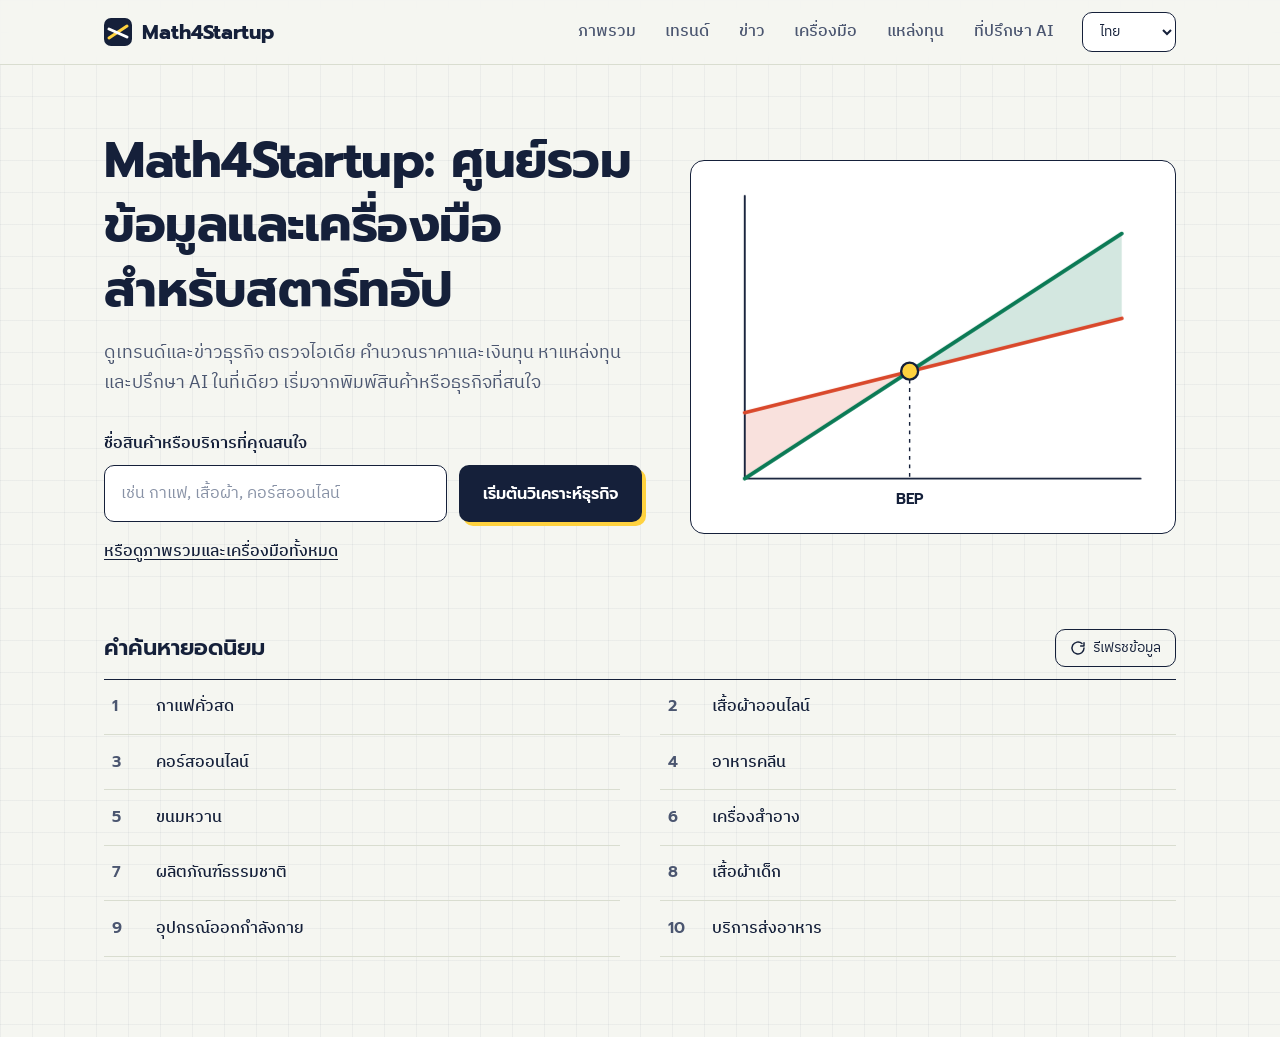
==== commit 0092f706: "Add files via upload" ====
--- a/index.html
+++ b/index.html
@@ -24,9 +24,10 @@
     </a>
     <nav class="main-nav" aria-label="Main">
         <a href="overview.html" data-i18n="navOverview">ภาพรวม</a>
-        <a href="analyze.html" data-i18n="navFinance">การเงิน</a>
         <a href="trends.html" data-i18n="navTrends">เทรนด์</a>
         <a href="news.html" data-i18n="navNews">ข่าว</a>
+        <a href="tools.html" data-i18n="navTools">เครื่องมือ</a>
+        <a href="funding.html" data-i18n="navFunding">แหล่งทุน</a>
         <a href="advisor.html" data-i18n="navAdvisor">ที่ปรึกษา AI</a>
       </nav>
       <div class="lang">
@@ -50,6 +51,7 @@
           <input class="field" type="text" id="productName" placeholder="เช่น กาแฟ, เสื้อผ้า, คอร์สออนไลน์" data-i18n-placeholder="productPlaceholder">
           <button class="btn" onclick="startAnalysis()" data-i18n="btnStart">เริ่มต้นวิเคราะห์ธุรกิจ</button>
         </div>
+        <p class="hero-links"><a href="overview.html" data-i18n="exploreAll">หรือดูภาพรวมและเครื่องมือทั้งหมด</a></p>
       </div>
     </div>
 
--- a/style.css
+++ b/style.css
@@ -113,6 +113,9 @@
 .start-row { display: flex; gap: .75rem; }
 .start-row .btn { white-space: nowrap; }
 
+.hero-links { margin-top: 1rem; }
+.hero-links a { color: var(--ink); font-weight: 500; text-underline-offset: 3px; }
+
 .sheet {
   background: var(--surface);
   border: 1.5px solid var(--ink); border-radius: 14px;
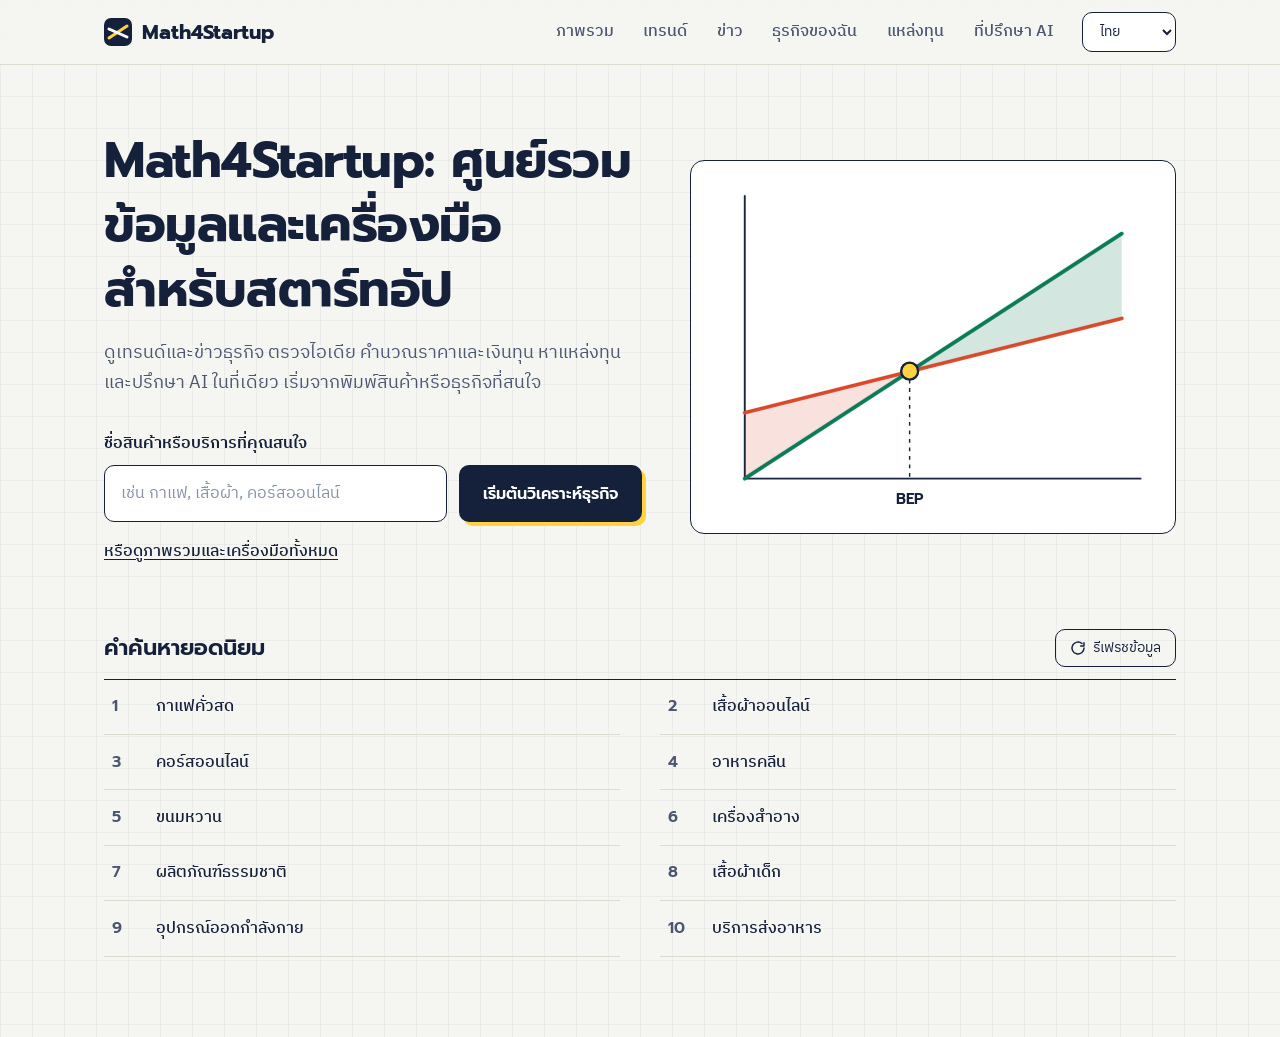
==== commit 3c93acb0: "Add files via upload" ====
--- a/index.html
+++ b/index.html
@@ -26,7 +26,7 @@
         <a href="overview.html" data-i18n="navOverview">ภาพรวม</a>
         <a href="trends.html" data-i18n="navTrends">เทรนด์</a>
         <a href="news.html" data-i18n="navNews">ข่าว</a>
-        <a href="tools.html" data-i18n="navTools">เครื่องมือ</a>
+        <a href="mybiz.html" data-i18n="navMybiz">ธุรกิจของฉัน</a>
         <a href="funding.html" data-i18n="navFunding">แหล่งทุน</a>
         <a href="advisor.html" data-i18n="navAdvisor">ที่ปรึกษา AI</a>
       </nav>
@@ -166,7 +166,7 @@
     return;
   }
   localStorage.setItem('selectedProduct', productName);
-  window.location.href = 'form.html';
+  window.location.href = 'mybiz.html';
 }
 
 productInput.addEventListener('keydown', e => { if (e.key === 'Enter') startAnalysis(); });
--- a/style.css
+++ b/style.css
@@ -16,6 +16,7 @@
 }
 
 * { margin: 0; padding: 0; box-sizing: border-box; }
+[hidden] { display: none !important; }
 
 body {
   font-family: var(--font-body);
@@ -177,8 +178,9 @@
 .back { display: inline-block; margin: 1.5rem 0 4rem; color: var(--ink); font-weight: 500; text-underline-offset: 3px; }
 
 /* ----- Responsive & motion ----- */
-@media (max-width: 640px) {
+@media (max-width: 960px) {
   .bar { padding-top: .5rem; }
+  .lang { margin-left: auto; }
   .main-nav { order: 3; width: 100%; margin: 0; padding-bottom: .5rem; overflow-x: auto; }
 }
 @media (max-width: 820px) {
